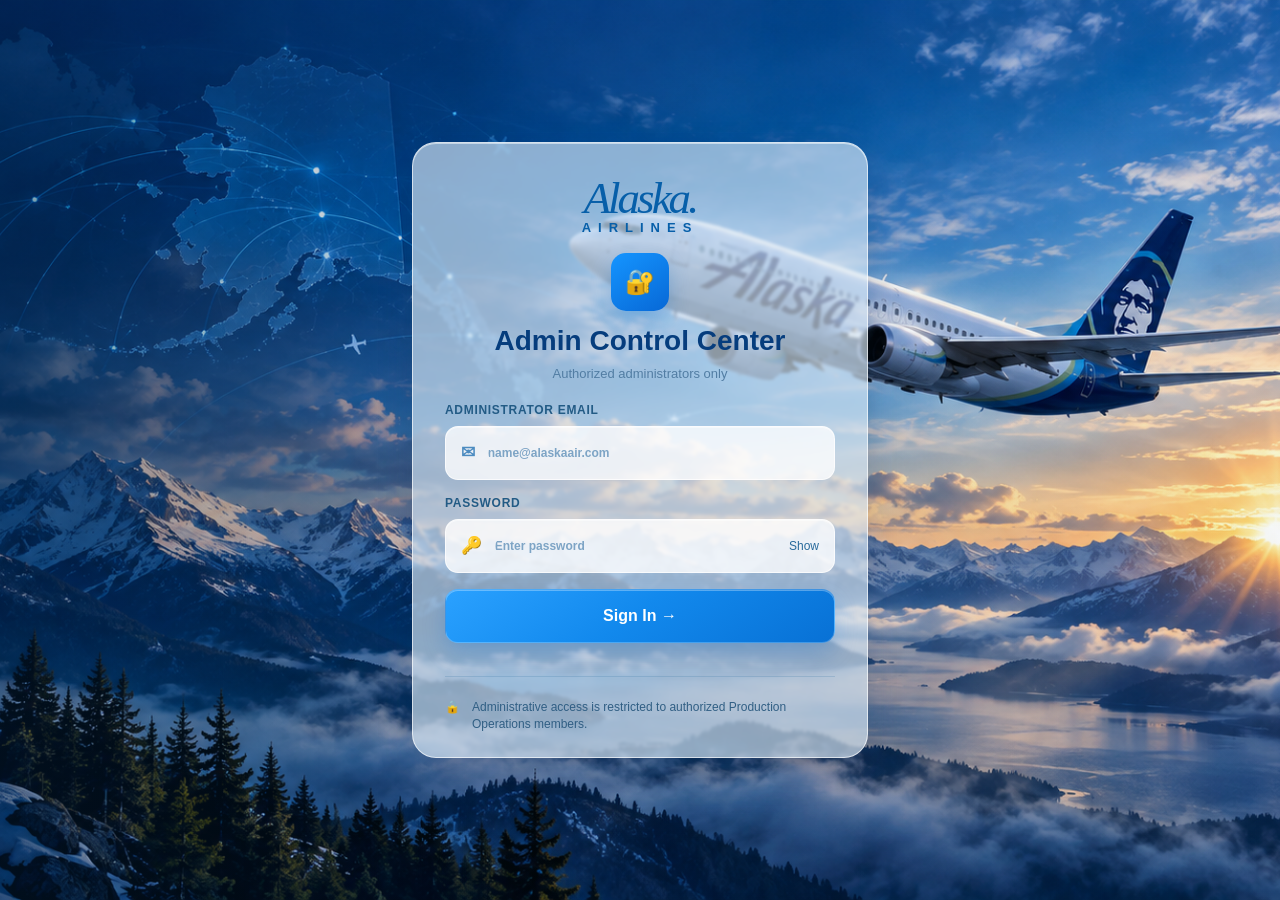
==== admin-react-dist/index.html @ 245f0fdd "Initial Production Operations Connect project" ====
<!doctype html>
<html lang="en">
  <head>
    <meta charset="UTF-8" />
    <meta name="viewport" content="width=device-width, initial-scale=1.0" />
    <title>Production Operations | Admin</title>
    <link rel="stylesheet" href="./assets/admin.css" />
  </head>
  <body>
    <div id="root"></div>
    <script src="./assets/vendor-data.js"></script>
    <script src="./assets/admin.js"></script>
  </body>
</html>
---- admin-react-dist/assets/admin.css ----
/* src/styles.css */
:root {
  font-family:
    Inter,
    Arial,
    sans-serif;
  color: #073b76;
  background: #062e5a;
}
* {
  box-sizing: border-box;
}
body {
  margin: 0;
  min-width: 320px;
  background:
    linear-gradient(
      135deg,
      rgba(2, 37, 75, .84),
      rgba(23, 114, 184, .58)),
    url("./dashboard-bg.png") center/cover fixed;
}
button,
input,
textarea {
  font: inherit;
}
button {
  cursor: pointer;
  border: 0;
  border-radius: 10px;
  padding: 11px 16px;
  color: white;
  font-weight: 700;
  background: #087ee8;
}
.app {
  display: grid;
  grid-template-columns: 220px 1fr;
  min-height: 100vh;
}
aside {
  padding: 38px 22px;
  background: rgba(1, 42, 84, .76);
  color: white;
  backdrop-filter: blur(18px);
}
aside h1 {
  margin: 0;
  font-family: Georgia, serif;
  font-size: 39px;
}
aside p {
  margin: 0 0 35px;
  letter-spacing: 4px;
  font-size: 11px;
}
aside a {
  display: block;
  margin: 7px 0;
  padding: 13px;
  border-radius: 10px;
  color: #dbeeff;
  text-decoration: none;
  font-weight: 700;
}
aside a.active,
aside a:hover {
  background: rgba(39, 145, 239, .75);
  color: white;
}
section {
  padding: 28px;
}
.top,
.panel,
.stats article {
  border: 1px solid rgba(255, 255, 255, .5);
  border-radius: 18px;
  background: rgba(234, 247, 255, .66);
  box-shadow: 0 14px 32px rgba(0, 38, 78, .18);
  backdrop-filter: blur(18px);
}
.top {
  display: flex;
  justify-content: space-between;
  align-items: center;
  padding: 26px;
  color: #073b76;
}
.top h1,
.panel h2 {
  margin: 5px 0;
}
.top p,
.panel p,
small {
  color: #466f92;
}
.secondary {
  color: #07599e;
  background: rgba(255, 255, 255, .74);
}
.stats {
  display: grid;
  grid-template-columns: repeat(3, 1fr);
  gap: 14px;
  margin: 15px 0;
}
.stats article {
  padding: 19px;
}
.stats strong {
  display: block;
  font-size: 28px;
}
.stats span {
  color: #315f84;
  font-weight: 700;
}
.panel {
  margin-top: 15px;
  padding: 20px;
}
.panel header {
  display: flex;
  justify-content: space-between;
  gap: 15px;
  align-items: center;
}
input,
textarea {
  width: 100%;
  border: 1px solid rgba(52, 118, 166, .22);
  border-radius: 9px;
  padding: 10px;
  color: #073b76;
  background: rgba(255, 255, 255, .72);
}
.panel header input {
  max-width: 320px;
}
.row {
  display: flex;
  justify-content: space-between;
  align-items: center;
  gap: 15px;
  padding: 14px 0;
  border-bottom: 1px solid rgba(43, 100, 146, .14);
}
.row span {
  display: block;
  margin-top: 4px;
  color: #54799d;
  font-size: 13px;
}
.modal {
  position: fixed;
  inset: 0;
  display: grid;
  place-items: center;
  padding: 20px;
  background: rgba(1, 29, 57, .52);
}
.editor {
  width: min(900px, 100%);
  max-height: 90vh;
  overflow: auto;
  padding: 24px;
  border-radius: 20px;
  background: #e9f6ff;
}
.editor header,
.editor footer {
  display: flex;
  justify-content: space-between;
  align-items: center;
  gap: 12px;
}
.editor header button {
  padding: 6px 12px;
}
.form-grid {
  display: grid;
  grid-template-columns: repeat(2, 1fr);
  gap: 13px;
  margin: 20px 0;
}
label {
  display: grid;
  gap: 6px;
  color: #315f84;
  font-size: 12px;
  font-weight: 800;
  text-transform: uppercase;
}
textarea {
  min-height: 88px;
  resize: vertical;
}
@media (max-width: 720px) {
  .app {
    grid-template-columns: 1fr;
  }
  aside {
    display: flex;
    overflow-x: auto;
    gap: 4px;
    padding: 15px;
  }
  aside h1,
  aside p {
    display: none;
  }
  aside a {
    white-space: nowrap;
  }
  section {
    padding: 14px;
  }
  .top,
  .panel header,
  .row {
    align-items: stretch;
    flex-direction: column;
  }
  .stats,
  .form-grid {
    grid-template-columns: 1fr;
  }
  .panel header input {
    max-width: none;
  }
}

/* src/login.css */
.login {
  min-height: 100vh;
  display: grid;
  place-items: center;
  padding: 28px;
}
.login form {
  position: relative;
  isolation: isolate;
  overflow: hidden;
  width: min(456px, 100%);
  display: grid;
  gap: 16px;
  padding: 29px 32px 25px;
  border: 1px solid rgba(255, 255, 255, .65);
  border-radius: 24px;
  background: rgba(220, 238, 250, .62);
  box-shadow: 0 14px 35px rgba(0, 30, 70, .18), inset 0 1px 0 rgba(255, 255, 255, .50);
  backdrop-filter: blur(1.5px) saturate(102%);
  -webkit-backdrop-filter: blur(1.5px) saturate(102%);
  animation: loginEnter .72s cubic-bezier(.22, .78, .25, 1) both;
}
.login form::before {
  content: "";
  position: absolute;
  inset: 0;
  z-index: -1;
  pointer-events: none;
  background: rgba(255, 255, 255, .03);
  animation: none;
}
.login form > * {
  position: relative;
  z-index: 1;
}
.login-brand {
  display: grid;
  justify-items: center;
  text-align: center;
  animation: brandReveal .55s ease-out .12s both;
}
.login-brand strong {
  color: #075fa9;
  font: italic 45px Georgia, serif;
  letter-spacing: -3px;
}
.login-brand span {
  margin-top: -4px;
  color: #075fa9;
  font-size: 13px;
  font-weight: 800;
  letter-spacing: 7px;
}
.login-brand b {
  display: grid;
  place-items: center;
  width: 58px;
  height: 58px;
  margin: 18px 0 14px;
  border-radius: 15px;
  background:
    linear-gradient(
      145deg,
      #1595ff,
      #0768d6);
  box-shadow: 0 10px 20px rgba(0, 106, 203, .28), 0 0 0 0 rgba(55, 166, 255, 0);
  font-size: 24px;
  animation: lockReveal .55s cubic-bezier(.2, .8, .25, 1) .25s both;
  transition: transform .2s ease, box-shadow .2s ease;
}
.login-brand b:hover {
  transform: translateY(-1px);
  box-shadow: 0 12px 22px rgba(0, 106, 203, .32), 0 0 0 4px rgba(55, 166, 255, .10);
}
.login-brand h1 {
  margin: 0;
  color: #063d7d;
  font-size: 28px;
  animation: titleReveal .5s ease-out .38s both;
}
.login-brand p {
  margin: 9px 0 6px;
  color: #527da3;
  font-size: 13px;
  animation: titleReveal .5s ease-out .46s both;
}
.login label {
  display: grid;
  gap: 9px;
  color: #235b85;
  font-size: 12px;
  font-weight: 800;
  letter-spacing: .7px;
  text-transform: uppercase;
}
.input-wrap {
  display: flex;
  align-items: center;
  gap: 12px;
  height: 54px;
  padding: 0 15px;
  border: 1px solid rgba(255, 255, 255, .72);
  border-radius: 13px;
  background: rgba(255, 255, 255, .78);
  box-shadow: inset 0 1px 0 rgba(255, 255, 255, .45);
  backdrop-filter: none;
  -webkit-backdrop-filter: none;
  transition:
    border-color .2s ease,
    box-shadow .2s ease,
    background .2s ease;
}
.input-wrap:focus-within {
  border-color: rgba(30, 144, 255, .72);
  background: rgba(255, 255, 255, .68);
  box-shadow:
    0 0 0 2px rgba(30, 144, 255, .14),
    0 6px 18px rgba(0, 80, 160, .10),
    inset 0 1px 0 rgba(255, 255, 255, .46);
}
.input-wrap i {
  color: #4c8bc0;
  font-style: normal;
  font-size: 17px;
  transition: color .2s ease, transform .2s ease;
}
.input-wrap:focus-within i {
  color: #087ee8;
  transform: translateY(-1px);
}
.input-wrap input {
  min-width: 0;
  border: 0;
  padding: 0;
  background: transparent;
  outline: 0;
  color: #194e7b;
}
.input-wrap input::placeholder {
  color: #7da4c5;
}
.show-password {
  padding: 0;
  color: #286a9b;
  background: transparent;
  font-weight: 500;
  transition: color .2s ease, transform .2s ease;
}
.show-password:hover {
  color: #087ee8;
  transform: translateY(-1px);
}
.login .sign-in {
  width: 100%;
  min-height: 54px;
  border: 1px solid rgba(255, 255, 255, .22);
  border-radius: 13px;
  background:
    linear-gradient(
      145deg,
      #2aa1ff 0%,
      #1289ed 48%,
      #0871d5 100%);
  box-shadow: 0 10px 21px rgba(0, 103, 207, .25), inset 0 1px 0 rgba(255, 255, 255, .30);
  transition:
    transform .2s ease,
    box-shadow .2s ease,
    filter .2s ease;
}
.login .sign-in:hover {
  transform: translateY(-1px);
  filter: brightness(1.03);
  box-shadow: 0 14px 26px rgba(0, 88, 184, .31), inset 0 1px 0 rgba(255, 255, 255, .38);
}
.login .sign-in:active {
  transform: translateY(1px);
}
.login .error {
  margin: -8px 0 0;
  color: #c32745;
  font-size: 13px;
  font-weight: 700;
}
.login .sign-in:disabled {
  cursor: wait;
  background:
    linear-gradient(
      135deg,
      #14b87c,
      #07875a);
  animation: accessPulse .85s ease-in-out;
}
.access-message {
  margin-top: -4px;
  padding: 10px 12px;
  border-radius: 10px;
  color: #087554;
  background: rgba(211, 250, 232, .72);
  font-size: 12px;
  font-weight: 800;
  text-align: center;
  animation: accessReveal .25s ease-out;
}
.access-granted {
  animation: accessGlow .85s ease-in-out;
}
@keyframes accessPulse {
  50% {
    transform: scale(1.025);
    box-shadow: 0 0 0 8px rgba(27, 202, 137, .16);
  }
}
@keyframes accessReveal {
  from {
    opacity: 0;
    transform: translateY(-7px);
  }
  to {
    opacity: 1;
    transform: translateY(0);
  }
}
@keyframes accessGlow {
  50% {
    box-shadow: 0 0 0 5px rgba(59, 218, 154, .22), 0 26px 62px rgba(0, 24, 54, .42);
  }
}
.security-note {
  display: flex;
  align-items: flex-start;
  gap: 12px;
  margin-top: 17px;
  padding-top: 22px;
  border-top: 1px solid rgba(49, 112, 156, .2);
  color: #315f84;
  font-size: 12px;
  line-height: 1.4;
}
@keyframes loginEnter {
  from {
    opacity: 0;
    transform: translateY(18px) scale(.98);
  }
  to {
    opacity: 1;
    transform: translateY(0) scale(1);
  }
}
@keyframes glassReflection {
  0%, 18% {
    transform: translateX(-42%);
    opacity: 0;
  }
  35% {
    opacity: 1;
  }
  72%, 100% {
    transform: translateX(42%);
    opacity: 0;
  }
}
@keyframes brandReveal {
  from {
    opacity: 0;
    transform: translateY(8px);
  }
  to {
    opacity: 1;
    transform: translateY(0);
  }
}
@keyframes lockReveal {
  from {
    opacity: 0;
    transform: scale(.82);
    box-shadow: 0 10px 20px rgba(0, 106, 203, .28), 0 0 0 8px rgba(55, 166, 255, .15);
  }
  to {
    opacity: 1;
    transform: scale(1);
    box-shadow: 0 10px 20px rgba(0, 106, 203, .28), 0 0 0 0 rgba(55, 166, 255, 0);
  }
}
@keyframes titleReveal {
  from {
    opacity: 0;
    transform: translateY(5px);
  }
  to {
    opacity: 1;
    transform: translateY(0);
  }
}
@media (prefers-reduced-motion: reduce) {
  .login form,
  .login form::before,
  .login-brand,
  .login-brand b,
  .login-brand h1,
  .login-brand p,
  .login .sign-in:disabled,
  .access-message,
  .access-granted {
    animation: none;
  }
  .login form {
    opacity: 1;
    transform: none;
  }
}
@media (max-width: 540px) {
  .login {
    padding: 14px;
  }
  .login form {
    padding: 30px 23px 24px;
  }
  .login-brand strong {
    font-size: 45px;
  }
}
.top-actions {
  display: flex;
  gap: 10px;
  flex-wrap: wrap;
}
.password-editor {
  width: min(460px, 100%);
  display: grid;
  gap: 15px;
}

/* src/admin-ui.css */
html {
  scroll-behavior: smooth;
}
.app {
  animation: admin-page-enter .34s ease-out both;
}
.app button:active,
.app a:active {
  transform: translateY(1px) scale(.985);
}
.modal {
  animation: admin-modal-enter .2s ease-out both;
}
@keyframes admin-page-enter {
  from {
    opacity: 0;
  }
  to {
    opacity: 1;
  }
}
@keyframes admin-modal-enter {
  from {
    opacity: 0;
    backdrop-filter: blur(0);
  }
  to {
    opacity: 1;
    backdrop-filter: blur(4px);
  }
}
@media (prefers-reduced-motion: reduce) {
  html {
    scroll-behavior: auto;
  }
  .app,
  .modal {
    animation: none;
  }
  .app button,
  .app a {
    transition: none;
  }
}
.app {
  grid-template-columns: 250px 1fr;
}
.app aside {
  position: sticky;
  top: 0;
  height: 100vh;
  padding: 36px 20px;
  border-right: 1px solid rgba(129, 206, 255, .22);
  background:
    linear-gradient(
      180deg,
      rgba(1, 43, 87, .88),
      rgba(0, 36, 75, .79));
  box-shadow: 12px 0 35px rgba(0, 22, 53, .17);
  backdrop-filter: blur(22px);
  -webkit-backdrop-filter: blur(22px);
}
.app aside h1 {
  padding: 0 10px;
  font-size: 44px;
}
.app aside p {
  padding: 0 12px 22px;
  border-bottom: 1px solid rgba(176, 226, 255, .19);
}
.app aside a {
  margin: 8px 0;
  padding: 14px 16px;
  border: 1px solid transparent;
  transition: transform .18s ease, background .18s ease;
}
.app aside a:hover {
  transform: translateX(3px);
  background: rgba(30, 141, 232, .22);
}
.app aside a.active {
  border-color: rgba(178, 232, 255, .44);
  background:
    linear-gradient(
      135deg,
      #2899f3,
      #096acb);
  box-shadow: 0 10px 20px rgba(0, 64, 132, .27);
}
.app section {
  max-width: 1660px;
  width: 100%;
  margin: 0 auto;
  padding: 35px 40px 48px;
}
.top {
  position: relative;
  overflow: hidden;
  min-height: 185px;
  padding: 32px 34px;
  border-color: rgba(183, 233, 255, .66);
  background:
    linear-gradient(
      118deg,
      rgba(6, 77, 143, .80),
      rgba(70, 151, 213, .57));
  box-shadow: 0 20px 48px rgba(0, 34, 75, .29), inset 0 1px 0 rgba(255, 255, 255, .56);
}
.top::after {
  content: "";
  position: absolute;
  width: 360px;
  height: 360px;
  right: -100px;
  top: -215px;
  border-radius: 50%;
  background:
    radial-gradient(
      circle,
      rgba(205, 242, 255, .40),
      transparent 68%);
}
.top > * {
  position: relative;
  z-index: 1;
}
.top h1 {
  color: white;
  font-size: clamp(31px, 3vw, 45px);
  letter-spacing: -.8px;
}
.top p,
.top small {
  color: rgba(239, 250, 255, .85);
}
.top .secondary {
  border: 1px solid rgba(255, 255, 255, .6);
  background: rgba(245, 252, 255, .86);
  box-shadow: 0 8px 18px rgba(0, 46, 98, .15);
}
.stats {
  gap: 18px;
  margin: 19px 0;
}
.stats article {
  position: relative;
  overflow: hidden;
  min-height: 112px;
  padding: 23px 25px;
  border-color: rgba(221, 246, 255, .72);
  background:
    linear-gradient(
      135deg,
      rgba(227, 246, 255, .75),
      rgba(160, 211, 243, .53));
  box-shadow: 0 14px 31px rgba(0, 39, 80, .20), inset 0 1px 0 rgba(255, 255, 255, .78);
}
.stats article::before {
  content: "";
  position: absolute;
  width: 78px;
  height: 78px;
  right: 17px;
  top: 18px;
  border-radius: 50%;
  background:
    linear-gradient(
      145deg,
      #26a0ff,
      #0875d9);
  opacity: .9;
  box-shadow: 0 9px 19px rgba(0, 104, 206, .23);
}
.stats article:nth-child(2)::before {
  background:
    linear-gradient(
      145deg,
      #24d48a,
      #08a662);
}
.stats article:nth-child(3)::before {
  background:
    linear-gradient(
      145deg,
      #9b7bff,
      #6546db);
}
.stats strong {
  position: relative;
  z-index: 1;
  color: #063d7b;
  font-size: 33px;
}
.stats span {
  position: relative;
  z-index: 1;
  color: #1e5a8b;
}
.panel {
  padding: 24px;
  border-color: rgba(201, 239, 255, .67);
  background:
    linear-gradient(
      135deg,
      rgba(235, 249, 255, .71),
      rgba(184, 222, 244, .52));
  box-shadow: 0 19px 44px rgba(0, 32, 71, .23), inset 0 1px 0 rgba(255, 255, 255, .82);
}
.panel + .panel {
  margin-top: 21px;
}
.panel header {
  margin-bottom: 17px;
}
.panel h2 {
  color: #063d7b;
  font-size: 25px;
}
.panel p {
  color: #537da1;
}
.panel header input {
  height: 43px;
  border-color: rgba(98, 171, 216, .3);
  background: rgba(255, 255, 255, .78);
}
.list {
  display: grid;
  gap: 10px;
}
.row {
  min-height: 73px;
  padding: 14px 16px;
  border: 1px solid rgba(119, 187, 225, .24);
  border-radius: 12px;
  background: rgba(249, 253, 255, .63);
  box-shadow: 0 6px 14px rgba(13, 75, 121, .07), inset 0 1px 0 rgba(255, 255, 255, .8);
  transition: transform .18s ease, box-shadow .18s ease;
}
.row:hover {
  transform: translateY(-2px);
  box-shadow: 0 12px 22px rgba(13, 75, 121, .14), inset 0 1px 0 white;
}
.row strong {
  color: #063d7b;
  font-size: 16px;
}
.row span {
  color: #5c85a7;
}
.row button {
  min-width: 78px;
  border-radius: 10px;
  background:
    linear-gradient(
      135deg,
      #2198fa,
      #0873d8);
  box-shadow: 0 6px 14px rgba(0, 105, 208, .2);
}
.vendor-editor {
  width: min(920px, 100%);
}
.editor-tabs {
  display: flex;
  gap: 4px;
  margin: 20px -24px 20px;
  padding: 0 24px;
  border-bottom: 1px solid rgba(74, 137, 180, .18);
  overflow-x: auto;
}
.editor-tabs button {
  flex: 1 0 auto;
  padding: 12px 16px;
  border-radius: 9px 9px 0 0;
  color: #497393;
  background: transparent;
  box-shadow: none;
}
.editor-tabs button:hover {
  color: #0879df;
  background: rgba(225, 244, 255, .62);
}
.editor-tabs button.active {
  color: #0879df;
  background: rgba(225, 244, 255, .68);
  box-shadow: inset 0 -3px 0 #0a8af0;
}
@media (max-width: 900px) {
  .app {
    grid-template-columns: 1fr;
  }
  .app aside {
    position: static;
    height: auto;
  }
  .app section {
    padding: 20px;
  }
}
body {
  min-height: 100vh;
  background:
    linear-gradient(
      90deg,
      rgba(2, 34, 68, .42),
      rgba(4, 71, 124, .08) 42%,
      rgba(7, 69, 120, .03)),
    url("./dashboard-bg.png") center center / cover no-repeat fixed;
}
body::before {
  content: "";
  position: fixed;
  inset: 0;
  z-index: -3;
  background:
    linear-gradient(
      90deg,
      rgba(2, 34, 68, .42),
      rgba(4, 71, 124, .08) 42%,
      rgba(7, 69, 120, .03)),
    url("./dashboard-bg.png") center center / cover no-repeat;
  transform: scale(1.015);
}
body::after {
  content: "";
  position: fixed;
  inset: 0;
  z-index: -2;
  pointer-events: none;
  background:
    linear-gradient(
      180deg,
      rgba(3, 45, 89, .18),
      rgba(3, 75, 125, .05) 45%,
      rgba(3, 32, 62, .22));
}
.app {
  display: block;
  min-height: 100vh;
}
.app aside {
  position: fixed;
  inset: 10px auto 10px 10px;
  width: 214px;
  height: auto;
  display: flex;
  flex-direction: column;
  padding: 0 14px 18px;
  border: 1px solid rgba(255, 255, 255, .20);
  border-radius: 28px;
  background:
    linear-gradient(
      180deg,
      rgba(2, 41, 79, .62),
      rgba(2, 32, 62, .54));
  box-shadow: 0 15px 45px rgba(0, 21, 44, .28), inset 0 1px 0 rgba(255, 255, 255, .12);
  overflow: hidden;
  backdrop-filter: blur(26px) saturate(130%);
  -webkit-backdrop-filter: blur(26px) saturate(130%);
}
.app aside h1 {
  width: 100%;
  margin: 0;
  padding: 26px 0 0;
  text-align: center;
  font-size: 41px;
}
.app aside p {
  width: 100%;
  margin: 0 0 20px;
  padding: 4px 0 25px;
  text-align: center;
  border-bottom: 1px solid rgba(255, 255, 255, .14);
}
.app aside a {
  margin: 5px 0;
  padding: 14px 16px;
}
.app aside a.active {
  background:
    linear-gradient(
      135deg,
      rgba(29, 145, 244, .96),
      rgba(7, 104, 212, .96));
  border-color: rgba(200, 239, 255, .55);
  box-shadow: 0 9px 19px rgba(0, 51, 105, .22), inset 0 1px 0 rgba(255, 255, 255, .32);
}
.app section {
  max-width: none;
  width: calc(100% - 214px);
  min-height: 100vh;
  margin-left: 214px;
  padding: 28px 24px 42px;
}
.top,
.panel,
.stats article {
  border: 1px solid rgba(255, 255, 255, .42);
  background: rgba(255, 255, 255, .18);
  box-shadow: 0 15px 38px rgba(3, 45, 80, .20), inset 0 1px 0 rgba(255, 255, 255, .22);
  backdrop-filter: blur(18px) saturate(125%);
  -webkit-backdrop-filter: blur(18px) saturate(125%);
}
.top {
  min-height: 188px;
  border-radius: 22px;
  background:
    linear-gradient(
      118deg,
      rgba(3, 54, 105, .48),
      rgba(74, 153, 211, .20));
}
.top h1 {
  color: #fff;
  text-shadow: 0 2px 12px rgba(0, 28, 65, .24);
}
.top p,
.top small {
  color: rgba(247, 252, 255, .90);
}
.top .secondary {
  background: rgba(255, 255, 255, .78);
  border-color: rgba(255, 255, 255, .62);
}
.stats article {
  min-height: 102px;
  background:
    linear-gradient(
      135deg,
      rgba(231, 247, 255, .40),
      rgba(175, 218, 244, .20));
}
.stats article::before {
  opacity: 1;
}
.panel {
  border-radius: 21px;
  background:
    linear-gradient(
      135deg,
      rgba(239, 250, 255, .30),
      rgba(182, 222, 247, .18));
}
.panel h2,
.row strong {
  color: #073b76;
}
.panel p,
.row span {
  color: #426f96;
}
.row {
  padding: 15px 16px;
  border: 1px solid rgba(255, 255, 255, .48);
  border-radius: 14px;
  background: rgba(245, 252, 255, .37);
  box-shadow: 0 7px 17px rgba(20, 79, 121, .10), inset 0 1px 0 rgba(255, 255, 255, .46);
  backdrop-filter: blur(12px);
  -webkit-backdrop-filter: blur(12px);
}
.row:hover {
  border-color: rgba(193, 237, 255, .78);
  background: rgba(250, 254, 255, .49);
  box-shadow: 0 13px 26px rgba(8, 65, 110, .18), inset 0 1px 0 rgba(255, 255, 255, .68);
}
@media (max-width: 900px) {
  .app aside {
    position: static;
    width: auto;
    margin: 10px;
    border-radius: 22px;
  }
  .app section {
    width: auto;
    margin-left: 0;
    padding: 14px;
  }
}
.top-right {
  display: flex;
  align-items: center;
  justify-content: flex-end;
  gap: 12px;
  flex-wrap: wrap;
}
.admin-profile-card {
  min-width: 214px;
  min-height: 58px;
  display: flex;
  align-items: center;
  gap: 11px;
  padding: 7px 13px 7px 7px;
  border: 1px solid rgba(255, 255, 255, .32);
  border-radius: 15px;
  color: #fff;
  background:
    linear-gradient(
      135deg,
      rgba(6, 61, 111, .57),
      rgba(30, 84, 135, .46));
  box-shadow: 0 8px 25px rgba(0, 30, 63, .15);
  backdrop-filter: blur(17px);
  -webkit-backdrop-filter: blur(17px);
}
.admin-profile-avatar {
  width: 43px;
  height: 43px;
  display: grid;
  place-items: center;
  flex: 0 0 43px;
  border: 1px solid rgba(255, 255, 255, .42);
  border-radius: 50%;
  background:
    linear-gradient(
      145deg,
      #1d98ff,
      #056bd2);
  color: #fff;
  font-size: 13px;
  font-weight: 800;
}
.admin-profile-info {
  display: grid;
  gap: 1px;
  min-width: 0;
  text-align: left;
}
.admin-profile-info strong {
  color: #fff;
  font-size: 13px;
  line-height: 1.1;
}
.admin-profile-info span {
  overflow: hidden;
  color: rgba(255, 255, 255, .94);
  font-size: 12px;
  font-weight: 700;
  text-overflow: ellipsis;
  white-space: nowrap;
}
.admin-profile-info small {
  color: rgba(232, 246, 255, .80);
  font-size: 10px;
}
.stats article::before {
  display: none;
}
.stats .stat-icon {
  position: absolute;
  top: 18px;
  right: 17px;
  z-index: 1;
  width: 78px;
  height: 78px;
  display: grid;
  place-items: center;
  border-radius: 50%;
  background:
    linear-gradient(
      145deg,
      #26a0ff,
      #0875d9);
  box-shadow: 0 9px 19px rgba(0, 104, 206, .23);
  color: #fff;
  font-size: 31px;
  font-style: normal;
  font-weight: 700;
}
.stats article:nth-child(2) .stat-icon {
  background:
    linear-gradient(
      145deg,
      #24d48a,
      #08a662);
  font-size: 27px;
}
.stats article:nth-child(3) .stat-icon {
  background:
    linear-gradient(
      145deg,
      #9b7bff,
      #6546db);
  font-size: 36px;
}
@media (max-width: 1180px) {
  .top {
    align-items: flex-start;
  }
  .top-right {
    justify-content: flex-start;
  }
}
@media (max-width: 640px) {
  .admin-profile-card {
    min-width: 0;
    flex: 1 1 100%;
  }
  .top-actions {
    width: 100%;
  }
  .top-actions .secondary {
    flex: 1;
  }
  .stats .stat-icon {
    width: 58px;
    height: 58px;
    top: 14px;
    right: 14px;
    font-size: 24px;
  }
}
.app aside.sidebar {
  position: fixed;
  inset: 6px auto 6px 6px;
  width: 247px;
  height: auto;
  box-sizing: border-box;
  display: flex;
  flex-direction: column;
  padding: 18px 16px 15px;
  border: 1px solid rgba(137, 204, 247, .42);
  border-radius: 30px;
  background:
    linear-gradient(
      180deg,
      rgba(2, 49, 96, .92),
      rgba(1, 40, 81, .88));
  box-shadow: 0 15px 45px rgba(0, 21, 44, .28), inset 0 1px 0 rgba(255, 255, 255, .10);
}
.app aside.sidebar .sidebar-brand {
  height: 112px;
  display: flex;
  flex-direction: column;
  align-items: center;
  justify-content: center;
  border-bottom: 1px solid rgba(255, 255, 255, .17);
}
.app aside.sidebar h1 {
  width: auto;
  margin: 0;
  padding: 0;
  color: #fff;
  font-family:
    Georgia,
    "Times New Roman",
    serif;
  font-size: 43px;
  font-style: italic;
  font-weight: 700;
  letter-spacing: -2px;
  line-height: .9;
  text-align: center;
}
.app aside.sidebar .sidebar-brand p {
  width: auto;
  margin: 9px 0 0;
  padding: 0;
  border: 0;
  color: #fff;
  font-size: 14px;
  font-weight: 800;
  letter-spacing: 5px;
  line-height: 1;
  text-align: center;
}
.app aside.sidebar .sidebar-nav {
  display: flex;
  flex-direction: column;
  gap: 7px;
  padding-top: 18px;
}
.app aside.sidebar .nav-item {
  min-height: 52px;
  display: flex;
  align-items: center;
  gap: 16px;
  box-sizing: border-box;
  margin: 0;
  padding: 0 18px;
  border: 1px solid transparent;
  border-radius: 15px;
  color: rgba(255, 255, 255, .92);
  font-size: 16px;
  font-weight: 700;
  line-height: 1.15;
  text-decoration: none;
  transition:
    background .22s ease,
    border .22s ease,
    transform .22s ease,
    box-shadow .22s ease;
}
.app aside.sidebar .nav-item:hover {
  transform: translateX(2px);
  background: rgba(36, 145, 241, .17);
  border-color: rgba(119, 203, 255, .22);
}
.app aside.sidebar .nav-item.active {
  color: #fff;
  border-color: rgba(179, 229, 255, .76);
  background:
    linear-gradient(
      135deg,
      rgba(29, 145, 244, .94),
      rgba(7, 104, 212, .94));
  box-shadow: 0 10px 23px rgba(0, 62, 126, .36), inset 0 1px 0 rgba(255, 255, 255, .32);
}
.app aside.sidebar .nav-icon {
  width: 20px;
  flex: 0 0 20px;
  color: #fff;
  font-size: 22px;
  line-height: 1;
  text-align: center;
}
.app aside.sidebar .sidebar-bottom {
  margin-top: auto;
  padding: 20px 10px 2px;
  color: #fff;
}
.app aside.sidebar .sidebar-quote {
  padding: 0 4px 15px;
  color: rgba(255, 255, 255, .94);
  font-family:
    "Segoe Script",
    "Brush Script MT",
    cursive;
  font-size: 18px;
  font-style: italic;
  font-weight: 600;
  line-height: 1.15;
  text-shadow: 0 2px 7px rgba(0, 0, 0, .25);
}
.app aside.sidebar .sidebar-copyright {
  padding-top: 13px;
  border-top: 1px solid rgba(255, 255, 255, .16);
  color: rgba(236, 247, 255, .74);
  font-size: 9px;
  line-height: 1.55;
}
.app section {
  width: calc(100% - 247px);
  margin-left: 247px;
}
@media (max-width: 900px) {
  .app aside.sidebar {
    position: static;
    width: auto;
    min-height: auto;
    margin: 10px;
  }
  .app section {
    width: auto;
    margin-left: 0;
  }
}
.modal {
  position: fixed;
  inset: 0;
  z-index: 9999;
  width: 100%;
  height: 100%;
  display: flex;
  align-items: center;
  justify-content: center;
  padding: 20px;
  background: rgba(4, 28, 55, .55);
  backdrop-filter: blur(4px);
  -webkit-backdrop-filter: blur(4px);
}
.modal .editor {
  position: relative;
  width: min(900px, 100%);
  max-height: 90vh;
  max-height: 90dvh;
  overflow-y: auto;
}
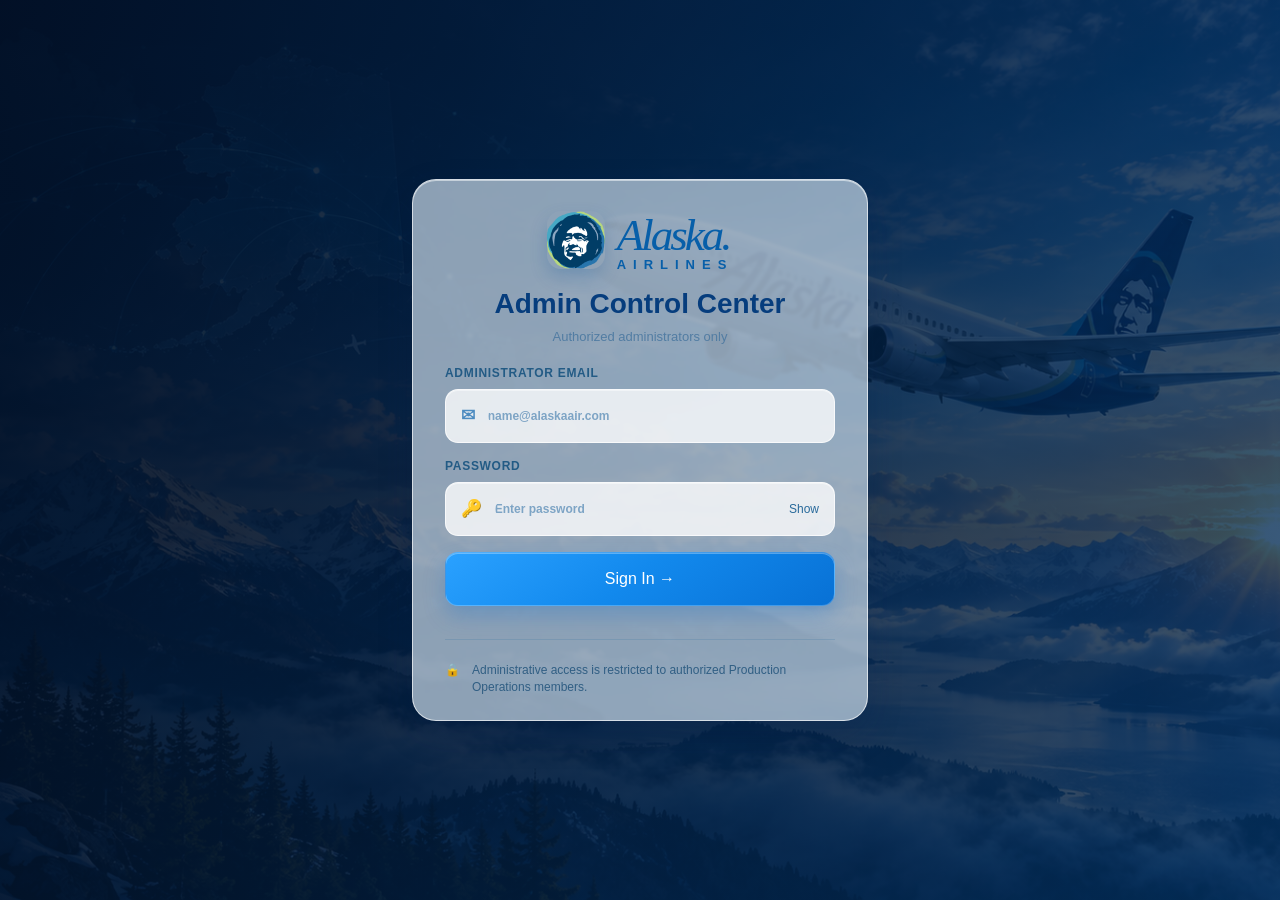
==== commit 03b0da3a: "favicon added in admin" ====
--- a/admin-react-dist/index.html
+++ b/admin-react-dist/index.html
@@ -4,11 +4,12 @@
     <meta charset="UTF-8" />
     <meta name="viewport" content="width=device-width, initial-scale=1.0" />
     <title>Production Operations | Admin</title>
+    <link rel="icon" type="image/png" href="../public/favicon.png" />
     <link rel="stylesheet" href="./assets/admin.css" />
   </head>
   <body>
     <div id="root"></div>
-    <script src="./assets/vendor-data.js"></script>
+    <script src="../js/data/master-data.js"></script>
     <script src="./assets/admin.js"></script>
   </body>
 </html>
--- a/admin-react-dist/assets/admin.css
+++ b/admin-react-dist/assets/admin.css
@@ -274,6 +274,24 @@
   justify-items: center;
   text-align: center;
   animation: brandReveal .55s ease-out .12s both;
+}
+.login-brand-row {
+  display: flex;
+  align-items: center;
+  justify-content: center;
+  gap: 12px;
+}
+.login-brand-icon {
+  width: 58px;
+  height: 58px;
+  object-fit: cover;
+  border-radius: 14px;
+  box-shadow: 0 8px 18px rgba(0, 75, 150, .20);
+}
+.login-brand-copy {
+  display: grid;
+  justify-items: start;
+  text-align: left;
 }
 .login-brand strong {
   color: #075fa9;
@@ -309,7 +327,7 @@
   box-shadow: 0 12px 22px rgba(0, 106, 203, .32), 0 0 0 4px rgba(55, 166, 255, .10);
 }
 .login-brand h1 {
-  margin: 0;
+  margin: 16px 0 0;
   color: #063d7d;
   font-size: 28px;
   animation: titleReveal .5s ease-out .38s both;
@@ -567,781 +585,962 @@
 }
 
 /* src/admin-ui.css */
+:root {
+  font-family:
+    Inter,
+    "Segoe UI",
+    Arial,
+    sans-serif;
+  color: #e8f5ff;
+  background: #061a31;
+}
 html {
   scroll-behavior: smooth;
 }
+html,
+body {
+  height: 100%;
+}
+body {
+  min-width: 320px;
+  overflow: hidden;
+  background:
+    linear-gradient(
+      110deg,
+      rgba(2, 15, 35, .94),
+      rgba(3, 47, 91, .77)),
+    url("./dashboard-bg.png") center / cover fixed;
+}
+button,
+input,
+textarea {
+  font: inherit;
+}
+button {
+  cursor: pointer;
+}
 .app {
-  animation: admin-page-enter .34s ease-out both;
-}
-.app button:active,
-.app a:active {
-  transform: translateY(1px) scale(.985);
+  height: 100vh;
+  min-height: 0;
+  display: grid;
+  grid-template-columns: 224px minmax(0, 1fr);
+  background:
+    radial-gradient(
+      circle at 78% 9%,
+      rgba(33, 174, 255, .14),
+      transparent 32%),
+    linear-gradient(
+      90deg,
+      rgba(2, 12, 29, .82),
+      transparent 42%);
+}
+.app::before {
+  content: "";
+  position: fixed;
+  inset: 0;
+  pointer-events: none;
+  opacity: .32;
+  background-image:
+    linear-gradient(rgba(94, 194, 255, .05) 1px, transparent 1px),
+    linear-gradient(
+      90deg,
+      rgba(94, 194, 255, .05) 1px,
+      transparent 1px);
+  background-size: 56px 56px;
+  mask-image:
+    linear-gradient(
+      135deg,
+      black,
+      transparent 72%);
+}
+.sidebar {
+  position: sticky;
+  top: 0;
+  z-index: 4;
+  height: 100vh;
+  min-height: 100vh;
+  display: flex;
+  flex-direction: column;
+  padding: 27px 16px 20px;
+  border-right: 1px solid rgba(153, 222, 255, .14);
+  background: rgba(3, 21, 45, .86);
+  box-shadow: 16px 0 42px rgba(0, 0, 0, .24);
+  backdrop-filter: blur(16px);
+}
+.sidebar-brand {
+  display: flex;
+  align-items: center;
+  gap: 10px;
+  padding: 0 10px 27px;
+  border-bottom: 1px solid rgba(164, 222, 255, .12);
+}
+.sidebar-brand img {
+  width: 35px;
+  height: 35px;
+  object-fit: contain;
+}
+.sidebar-brand strong {
+  display: block;
+  color: white;
+  font-family: Georgia, serif;
+  font-size: 26px;
+}
+.sidebar-brand span {
+  display: block;
+  margin-top: -1px;
+  color: #79b9e5;
+  font-size: 8px;
+  letter-spacing: 2.5px;
+}
+.sidebar-label {
+  margin: 25px 10px 9px;
+  color: #4e87b2;
+  font-size: 9px;
+  font-weight: 800;
+  letter-spacing: 1.7px;
+}
+.sidebar nav {
+  display: grid;
+  gap: 5px;
+}
+.sidebar nav a {
+  position: relative;
+  display: flex;
+  align-items: center;
+  gap: 12px;
+  min-height: 43px;
+  padding: 0 12px;
+  border: 1px solid transparent;
+  color: #9fc9e7;
+  font-size: 12px;
+  font-weight: 700;
+  text-decoration: none;
+  transition:
+    background .18s ease,
+    color .18s ease,
+    transform .18s ease;
+}
+.sidebar nav a > span {
+  width: 21px;
+  color: #6eb8ec;
+  font-size: 18px;
+  text-align: center;
+}
+.sidebar nav a:hover {
+  color: white;
+  background: rgba(40, 154, 224, .13);
+  transform: translateX(2px);
+}
+.sidebar nav a.active {
+  color: white;
+  border-color: rgba(70, 190, 255, .25);
+  background:
+    linear-gradient(
+      90deg,
+      rgba(14, 132, 211, .38),
+      rgba(23, 89, 157, .16));
+  box-shadow: inset 3px 0 #35b7ff;
+}
+.sidebar nav a.active > span {
+  color: #62d1ff;
+}
+.sidebar nav a b {
+  margin-left: auto;
+  color: #65e1ae;
+  font-size: 8px;
+  letter-spacing: .8px;
+}
+.sidebar-quote {
+  flex: 0 0 auto;
+  width: 100%;
+  max-width: 150px;
+  margin-top: auto;
+  padding: 0 10px;
+  color: rgba(196, 231, 248, .66);
+  font-size: clamp(9px, .72vw, 12px);
+  font-weight: 700;
+  line-height: 1.45;
+  white-space: normal;
+}
+.sidebar-footer {
+  display: flex;
+  align-items: center;
+  gap: 9px;
+  margin-top: auto;
+  padding: 14px 10px 2px;
+  border-top: 1px solid rgba(164, 222, 255, .12);
+}
+.sidebar-footer strong,
+.sidebar-footer small {
+  display: block;
+}
+.sidebar-footer strong {
+  color: #c8e8fa;
+  font-size: 10px;
+}
+.sidebar-footer small {
+  margin-top: 3px;
+  color: #5684a5;
+  font-size: 9px;
+}
+.online-dot {
+  display: inline-block;
+  width: 7px;
+  height: 7px;
+  border-radius: 50%;
+  background: #42dc9b;
+  box-shadow: 0 0 0 4px rgba(66, 220, 155, .1), 0 0 13px rgba(66, 220, 155, .7);
+}
+.dashboard {
+  position: relative;
+  z-index: 1;
+  width: 100%;
+  max-width: 1760px;
+  margin: 0 auto;
+  padding: 25px 38px 32px;
+}
+.dashboard {
+  min-height: 0;
+  overflow-y: auto;
+  overflow-x: hidden;
+  scrollbar-color: rgba(83, 190, 240, .55) rgba(4, 28, 52, .35);
+  scrollbar-width: thin;
+}
+.dashboard::-webkit-scrollbar {
+  width: 8px;
+}
+.dashboard::-webkit-scrollbar-track {
+  background: rgba(4, 28, 52, .35);
+}
+.dashboard::-webkit-scrollbar-thumb {
+  border-radius: 4px;
+  background: rgba(83, 190, 240, .55);
+}
+.command-header {
+  display: flex;
+  align-items: center;
+  justify-content: space-between;
+  gap: 30px;
+  padding: 18px 0 22px;
+  border-bottom: 1px solid rgba(143, 213, 252, .16);
+}
+.header-copy small,
+.section-heading small {
+  color: #5cbef0;
+  font-size: 9px;
+  font-weight: 800;
+  letter-spacing: 1.9px;
+}
+.header-copy h1 {
+  margin: 7px 0 6px;
+  color: white;
+  font-size: clamp(30px, 3.1vw, 47px);
+  font-weight: 750;
+  letter-spacing: -.9px;
+}
+.header-copy p {
+  margin: 0;
+  color: #8fb5d0;
+  font-size: 13px;
+}
+.header-actions {
+  display: flex;
+  align-items: center;
+  gap: 9px;
+}
+.profile {
+  display: flex;
+  align-items: center;
+  gap: 9px;
+  min-width: 192px;
+  padding: 8px 12px 8px 8px;
+  border: 1px solid rgba(101, 198, 245, .27);
+  background: rgba(9, 54, 94, .62);
+}
+.profile > span {
+  display: grid;
+  width: 34px;
+  height: 34px;
+  place-items: center;
+  border: 1px solid rgba(116, 220, 255, .6);
+  border-radius: 50%;
+  color: white;
+  background: #087bd0;
+  font-size: 11px;
+  font-weight: 800;
+}
+.profile strong,
+.profile small {
+  display: block;
+}
+.profile strong {
+  color: white;
+  font-size: 11px;
+}
+.profile small {
+  margin-top: 3px;
+  color: #81b9d8;
+  font-size: 9px;
+}
+.header-button {
+  padding: 10px 14px;
+  border: 1px solid rgba(115, 205, 250, .28);
+  border-radius: 7px;
+  color: #d9f2ff;
+  background: rgba(11, 71, 117, .74);
+  font-size: 11px;
+  font-weight: 750;
+  transition:
+    background .18s ease,
+    border-color .18s ease,
+    transform .18s ease;
+}
+.header-button:hover {
+  border-color: rgba(119, 220, 255, .6);
+  background: #0a79c8;
+  transform: translateY(-1px);
+}
+.header-button.logout {
+  color: #8ab6d3;
+  background: transparent;
+}
+.command-line {
+  display: flex;
+  justify-content: space-between;
+  padding: 11px 1px 15px;
+  color: #5986a5;
+  font-size: 9px;
+  font-weight: 800;
+  letter-spacing: 1.1px;
+}
+.command-line span {
+  display: flex;
+  align-items: center;
+  gap: 8px;
+}
+.metrics {
+  display: grid;
+  grid-template-columns: repeat(3, minmax(0, 1fr));
+  gap: 12px;
+}
+.metric {
+  position: relative;
+  display: flex;
+  align-items: center;
+  gap: 13px;
+  min-height: 106px;
+  padding: 18px;
+  overflow: hidden;
+  border: 1px solid rgba(125, 205, 244, .22);
+  background:
+    linear-gradient(
+      115deg,
+      rgba(12, 60, 102, .83),
+      rgba(6, 30, 59, .83));
+  box-shadow: 0 16px 30px rgba(0, 0, 0, .18);
+}
+.metric::after {
+  content: "";
+  position: absolute;
+  width: 110px;
+  height: 110px;
+  right: -34px;
+  bottom: -53px;
+  border: 1px solid currentColor;
+  border-radius: 50%;
+  opacity: .2;
+}
+.metric-icon {
+  display: grid;
+  width: 40px;
+  height: 40px;
+  flex: 0 0 40px;
+  place-items: center;
+  border: 1px solid currentColor;
+  color: #58caff;
+  background: rgba(31, 170, 240, .12);
+  font-size: 18px;
+}
+.metric small,
+.metric strong,
+.metric span {
+  display: block;
+}
+.metric small {
+  color: #71a5c4;
+  font-size: 9px;
+  font-weight: 800;
+  letter-spacing: 1.3px;
+}
+.metric strong {
+  margin: 3px 0 2px;
+  color: white;
+  font-size: 31px;
+  line-height: 1;
+  letter-spacing: -.6px;
+}
+.metric span {
+  color: #86a9c1;
+  font-size: 10px;
+}
+.metric-state {
+  position: absolute;
+  top: 15px;
+  right: 16px;
+  color: #47dda0;
+  font-size: 9px;
+  font-style: normal;
+}
+.metric-green .metric-icon {
+  color: #43dda0;
+  background: rgba(45, 219, 153, .1);
+}
+.metric-purple .metric-icon {
+  color: #b69cff;
+  background: rgba(143, 107, 255, .11);
+}
+.section-block {
+  margin-top: 24px;
+}
+.section-heading {
+  display: flex;
+  align-items: end;
+  justify-content: space-between;
+  gap: 18px;
+  margin-bottom: 12px;
+}
+.section-heading h2 {
+  margin: 4px 0 0;
+  color: #f2faff;
+  font-size: 18px;
+  font-weight: 700;
+  letter-spacing: -.2px;
+}
+.section-heading > span {
+  color: #5c91b3;
+  font-size: 9px;
+  font-weight: 800;
+  letter-spacing: 1.2px;
+}
+.module-grid {
+  display: grid;
+  grid-template-columns: repeat(6, minmax(0, 1fr));
+  gap: 8px;
+}
+.operation-module {
+  display: flex;
+  align-items: center;
+  gap: 9px;
+  min-height: 73px;
+  padding: 12px 11px;
+  border: 1px solid rgba(114, 192, 235, .16);
+  color: inherit;
+  background: rgba(6, 38, 70, .7);
+  text-decoration: none;
+  transition:
+    border-color .2s ease,
+    background .2s ease,
+    transform .2s ease;
+}
+.operation-module:hover {
+  border-color: rgba(77, 202, 255, .54);
+  background: rgba(9, 75, 119, .78);
+  transform: translateY(-2px);
+}
+.module-icon {
+  display: grid;
+  width: 27px;
+  height: 27px;
+  flex: 0 0 27px;
+  place-items: center;
+  border: 1px solid rgba(80, 200, 255, .3);
+  color: #5ccfff;
+  font-size: 14px;
+}
+.operation-module strong,
+.operation-module small {
+  display: block;
+}
+.operation-module strong {
+  color: #def2ff;
+  font-size: 10px;
+  line-height: 1.2;
+}
+.operation-module small {
+  margin-top: 4px;
+  color: #7199b4;
+  font-size: 8px;
+  line-height: 1.25;
+}
+.operation-module b {
+  margin-left: auto;
+  align-self: flex-start;
+  color: #4ca8d3;
+  font-size: 13px;
+}
+.status-table,
+.vendor-console-grid,
+.activity-list {
+  border-top: 1px solid rgba(130, 205, 240, .15);
+}
+.status-row {
+  display: grid;
+  grid-template-columns: 38px minmax(180px, 1fr) 105px 82px 108px 64px;
+  align-items: center;
+  gap: 12px;
+  min-height: 63px;
+  padding: 7px 12px;
+  border-bottom: 1px solid rgba(130, 205, 240, .11);
+  background: rgba(3, 28, 54, .42);
+  transition: background .18s ease;
+}
+.status-row:hover {
+  background: rgba(14, 74, 111, .57);
+}
+.status-app-icon {
+  display: grid;
+  width: 34px;
+  height: 34px;
+  place-items: center;
+  border: 1px solid rgba(88, 183, 231, .22);
+  background: rgba(135, 208, 245, .08);
+}
+.status-app-icon img {
+  width: 27px;
+  height: 27px;
+  object-fit: contain;
+}
+.status-app-name strong,
+.status-app-name small {
+  display: block;
+}
+.status-app-name strong {
+  color: #e0f3ff;
+  font-size: 12px;
+}
+.status-app-name small {
+  overflow: hidden;
+  margin-top: 3px;
+  color: #6d99b7;
+  font-size: 9px;
+  text-overflow: ellipsis;
+  white-space: nowrap;
+}
+.status-pill,
+.severity-tag {
+  width: fit-content;
+  padding: 4px 7px;
+  font-size: 8px;
+  font-weight: 800;
+  white-space: nowrap;
+}
+.status-pill {
+  color: #72e4b0;
+  border: 1px solid rgba(73, 220, 153, .2);
+  background: rgba(35, 178, 119, .1);
+}
+.status-pill i {
+  display: inline-block;
+  width: 5px;
+  height: 5px;
+  margin-right: 5px;
+  border-radius: 50%;
+  background: #48dc9d;
+}
+.severity-tag {
+  color: #ff9fac;
+  border: 1px solid rgba(255, 128, 144, .24);
+  background: rgba(227, 62, 87, .13);
+}
+.severity-tag.high {
+  color: #ffc180;
+  border-color: rgba(255, 174, 89, .24);
+  background: rgba(218, 124, 35, .13);
+}
+.severity-tag.medium {
+  color: #ffe18a;
+  border-color: rgba(255, 215, 99, .24);
+  background: rgba(221, 174, 29, .13);
+}
+.severity-tag.low {
+  color: #7ce3b5;
+  border-color: rgba(77, 220, 159, .24);
+  background: rgba(42, 176, 112, .13);
+}
+.sla-value {
+  color: #82a9c0;
+  font-size: 9px;
+  white-space: nowrap;
+}
+.text-action {
+  justify-self: end;
+  padding: 0;
+  border: 0;
+  color: #55c9ff;
+  background: transparent;
+  font-size: 10px;
+  font-weight: 800;
+  white-space: nowrap;
+}
+.text-action:hover {
+  color: white;
+  transform: translateX(2px);
+}
+.vendor-heading input {
+  width: 210px;
+  padding: 8px 10px;
+  border: 1px solid rgba(109, 199, 243, .22);
+  border-radius: 5px;
+  outline: none;
+  color: #dff4ff;
+  background: rgba(4, 31, 59, .72);
+  font-size: 10px;
+}
+.vendor-heading input::placeholder {
+  color: #668da8;
+}
+.vendor-console-grid {
+  display: grid;
+  grid-template-columns: repeat(3, minmax(0, 1fr));
+  gap: 8px;
+  border-top: 0;
+}
+.vendor-console-card {
+  position: relative;
+  min-height: 174px;
+  display: flex;
+  flex-direction: column;
+  padding: 14px;
+  border: 1px solid rgba(105, 190, 232, .15);
+  background: rgba(5, 35, 64, .72);
+  transition:
+    border-color .2s ease,
+    background .2s ease,
+    transform .2s ease;
+}
+.vendor-console-card:hover {
+  border-color: rgba(76, 198, 247, .44);
+  background: rgba(8, 57, 88, .78);
+  transform: translateY(-2px);
+}
+.vendor-console-top {
+  display: flex;
+  align-items: center;
+  gap: 9px;
+}
+.vendor-console-icon {
+  display: grid;
+  width: 34px;
+  height: 34px;
+  place-items: center;
+  border: 1px solid rgba(71, 186, 245, .31);
+  color: #69d2ff;
+  background: rgba(21, 143, 211, .14);
+  font-size: 16px;
+}
+.vendor-console-top strong,
+.vendor-console-top small {
+  display: block;
+}
+.vendor-console-top strong {
+  overflow: hidden;
+  color: #dbf2ff;
+  font-size: 11px;
+  text-overflow: ellipsis;
+  white-space: nowrap;
+}
+.vendor-console-top small {
+  margin-top: 3px;
+  color: #6995b2;
+  font-size: 8px;
+}
+.vendor-console-company {
+  margin-top: 11px;
+  padding-top: 9px;
+  border-top: 1px solid rgba(113, 193, 232, .1);
+}
+.vendor-console-company small {
+  display: block;
+  color: #578aaa;
+  font-size: 7px;
+  font-weight: 800;
+  letter-spacing: 1.1px;
+}
+.vendor-console-company strong {
+  display: block;
+  overflow: hidden;
+  margin-top: 4px;
+  color: #b9dff2;
+  font-size: 10px;
+  text-overflow: ellipsis;
+  white-space: nowrap;
+}
+.vendor-console-contact {
+  display: grid;
+  gap: 3px;
+  margin-top: 10px;
+  color: #76a4bd;
+  font-size: 8px;
+}
+.vendor-console-contact span {
+  overflow: hidden;
+  text-overflow: ellipsis;
+  white-space: nowrap;
+}
+.vendor-console-card footer {
+  display: flex;
+  align-items: center;
+  justify-content: space-between;
+  gap: 8px;
+  margin-top: auto;
+  padding-top: 10px;
+}
+.vendor-console-card footer small {
+  overflow: hidden;
+  color: #68a0bd;
+  font-size: 8px;
+  font-weight: 700;
+  text-overflow: ellipsis;
+  white-space: nowrap;
+}
+.activity-list {
+  display: grid;
+}
+.activity-item {
+  display: grid;
+  grid-template-columns: 10px minmax(0, 1fr) auto;
+  align-items: center;
+  gap: 10px;
+  min-height: 53px;
+  padding: 8px 12px;
+  border-bottom: 1px solid rgba(130, 205, 240, .11);
+  background: rgba(3, 28, 54, .42);
+}
+.activity-item > i {
+  width: 6px;
+  height: 6px;
+  border-radius: 50%;
+  background: #4fdba0;
+  box-shadow: 0 0 10px rgba(79, 219, 160, .7);
+}
+.activity-item strong,
+.activity-item small {
+  display: block;
+}
+.activity-item strong {
+  color: #d9effc;
+  font-size: 10px;
+}
+.activity-item small {
+  margin-top: 3px;
+  color: #6e9bb7;
+  font-size: 9px;
+}
+.activity-item time {
+  color: #5d86a0;
+  font-size: 8px;
+  white-space: nowrap;
+}
+.empty-activity {
+  display: flex;
+  align-items: center;
+  gap: 12px;
+  padding: 19px 13px;
+  border-top: 1px solid rgba(130, 205, 240, .15);
+  color: #8cb3c9;
+  background: rgba(3, 28, 54, .42);
+}
+.empty-activity > span {
+  display: grid;
+  width: 28px;
+  height: 28px;
+  place-items: center;
+  border: 1px solid rgba(77, 220, 159, .3);
+  color: #62dfa9;
+}
+.empty-activity strong,
+.empty-activity small {
+  display: block;
+}
+.empty-activity strong {
+  color: #c5e4f3;
+  font-size: 10px;
+}
+.empty-activity small {
+  margin-top: 4px;
+  color: #638ea8;
+  font-size: 9px;
+}
+.dashboard-footer {
+  display: flex;
+  justify-content: space-between;
+  padding-top: 24px;
+  color: #426d89;
+  font-size: 8px;
+  font-weight: 800;
+  letter-spacing: 1.3px;
 }
 .modal {
-  animation: admin-modal-enter .2s ease-out both;
-}
-@keyframes admin-page-enter {
-  from {
-    opacity: 0;
-  }
-  to {
-    opacity: 1;
-  }
-}
-@keyframes admin-modal-enter {
-  from {
-    opacity: 0;
-    backdrop-filter: blur(0);
-  }
-  to {
-    opacity: 1;
-    backdrop-filter: blur(4px);
+  z-index: 20;
+  background: rgba(1, 10, 24, .73);
+  backdrop-filter: blur(7px);
+}
+.editor {
+  width: min(900px, 100%);
+  max-height: 90vh;
+  overflow: auto;
+  border: 1px solid rgba(100, 203, 249, .28);
+  border-radius: 12px;
+  color: #12476d;
+  background: #e8f6ff;
+  box-shadow: 0 25px 70px rgba(0, 0, 0, .45);
+}
+.editor header,
+.editor footer {
+  display: flex;
+  justify-content: space-between;
+  align-items: center;
+  gap: 12px;
+}
+.editor header button {
+  padding: 6px 12px;
+}
+@media (max-width: 1180px) {
+  .dashboard {
+    padding: 22px 24px 30px;
+  }
+  .module-grid {
+    grid-template-columns: repeat(3, minmax(0, 1fr));
+  }
+  .status-row {
+    grid-template-columns: 38px minmax(140px, 1fr) 94px 72px 92px 60px;
+  }
+}
+@media (max-width: 850px) {
+  html,
+  body {
+    height: auto;
+  }
+  body {
+    overflow: auto;
+  }
+  .app {
+    grid-template-columns: 1fr;
+    height: auto;
+    min-height: 100vh;
+  }
+  .sidebar {
+    position: sticky;
+    height: auto;
+    padding: 12px 14px;
+  }
+  .sidebar-brand {
+    padding: 0 5px 11px;
+    border-bottom: 0;
+  }
+  .sidebar-brand strong {
+    font-size: 20px;
+  }
+  .sidebar-label,
+  .sidebar-quote,
+  .sidebar-footer {
+    display: none;
+  }
+  .sidebar nav {
+    display: flex;
+    gap: 4px;
+    overflow-x: auto;
+  }
+  .sidebar nav a {
+    min-height: 35px;
+    padding: 0 10px;
+    white-space: nowrap;
+  }
+  .sidebar nav a > span {
+    width: auto;
+    font-size: 15px;
+  }
+  .sidebar nav a b {
+    display: none;
+  }
+  .dashboard {
+    height: auto;
+    overflow: visible;
+  }
+  .command-header {
+    align-items: flex-start;
+    flex-direction: column;
+  }
+  .header-actions {
+    width: 100%;
+    flex-wrap: wrap;
+  }
+  .profile {
+    flex: 1;
+  }
+  .metrics {
+    grid-template-columns: 1fr;
+  }
+  .vendor-console-grid {
+    grid-template-columns: repeat(2, minmax(0, 1fr));
+  }
+}
+@media (max-width: 620px) {
+  .dashboard {
+    padding: 17px 14px 26px;
+  }
+  .header-copy h1 {
+    font-size: 30px;
+  }
+  .header-actions {
+    display: grid;
+    grid-template-columns: 1fr 1fr;
+  }
+  .profile {
+    grid-column: 1 / -1;
+  }
+  .command-line {
+    font-size: 8px;
+  }
+  .module-grid,
+  .vendor-console-grid {
+    grid-template-columns: 1fr;
+  }
+  .vendor-heading {
+    align-items: stretch;
+    flex-wrap: wrap;
+  }
+  .vendor-heading input {
+    width: 100%;
+    order: 3;
+  }
+  .status-row {
+    grid-template-columns: 34px minmax(0, 1fr) auto;
+    gap: 8px;
+    padding: 9px 6px;
+  }
+  .status-pill,
+  .severity-tag,
+  .sla-value {
+    display: none;
+  }
+  .text-action {
+    grid-column: 3;
+    grid-row: 1;
+  }
+  .dashboard-footer {
+    flex-direction: column;
+    gap: 6px;
   }
 }
 @media (prefers-reduced-motion: reduce) {
   html {
     scroll-behavior: auto;
   }
-  .app,
-  .modal {
-    animation: none;
-  }
-  .app button,
-  .app a {
-    transition: none;
-  }
-}
-.app {
-  grid-template-columns: 250px 1fr;
-}
-.app aside {
-  position: sticky;
-  top: 0;
-  height: 100vh;
-  padding: 36px 20px;
-  border-right: 1px solid rgba(129, 206, 255, .22);
-  background:
-    linear-gradient(
-      180deg,
-      rgba(1, 43, 87, .88),
-      rgba(0, 36, 75, .79));
-  box-shadow: 12px 0 35px rgba(0, 22, 53, .17);
-  backdrop-filter: blur(22px);
-  -webkit-backdrop-filter: blur(22px);
-}
-.app aside h1 {
-  padding: 0 10px;
-  font-size: 44px;
-}
-.app aside p {
-  padding: 0 12px 22px;
-  border-bottom: 1px solid rgba(176, 226, 255, .19);
-}
-.app aside a {
-  margin: 8px 0;
-  padding: 14px 16px;
-  border: 1px solid transparent;
-  transition: transform .18s ease, background .18s ease;
-}
-.app aside a:hover {
-  transform: translateX(3px);
-  background: rgba(30, 141, 232, .22);
-}
-.app aside a.active {
-  border-color: rgba(178, 232, 255, .44);
-  background:
-    linear-gradient(
-      135deg,
-      #2899f3,
-      #096acb);
-  box-shadow: 0 10px 20px rgba(0, 64, 132, .27);
-}
-.app section {
-  max-width: 1660px;
-  width: 100%;
-  margin: 0 auto;
-  padding: 35px 40px 48px;
-}
-.top {
-  position: relative;
-  overflow: hidden;
-  min-height: 185px;
-  padding: 32px 34px;
-  border-color: rgba(183, 233, 255, .66);
-  background:
-    linear-gradient(
-      118deg,
-      rgba(6, 77, 143, .80),
-      rgba(70, 151, 213, .57));
-  box-shadow: 0 20px 48px rgba(0, 34, 75, .29), inset 0 1px 0 rgba(255, 255, 255, .56);
-}
-.top::after {
-  content: "";
-  position: absolute;
-  width: 360px;
-  height: 360px;
-  right: -100px;
-  top: -215px;
-  border-radius: 50%;
-  background:
-    radial-gradient(
-      circle,
-      rgba(205, 242, 255, .40),
-      transparent 68%);
-}
-.top > * {
-  position: relative;
-  z-index: 1;
-}
-.top h1 {
-  color: white;
-  font-size: clamp(31px, 3vw, 45px);
-  letter-spacing: -.8px;
-}
-.top p,
-.top small {
-  color: rgba(239, 250, 255, .85);
-}
-.top .secondary {
-  border: 1px solid rgba(255, 255, 255, .6);
-  background: rgba(245, 252, 255, .86);
-  box-shadow: 0 8px 18px rgba(0, 46, 98, .15);
-}
-.stats {
-  gap: 18px;
-  margin: 19px 0;
-}
-.stats article {
-  position: relative;
-  overflow: hidden;
-  min-height: 112px;
-  padding: 23px 25px;
-  border-color: rgba(221, 246, 255, .72);
-  background:
-    linear-gradient(
-      135deg,
-      rgba(227, 246, 255, .75),
-      rgba(160, 211, 243, .53));
-  box-shadow: 0 14px 31px rgba(0, 39, 80, .20), inset 0 1px 0 rgba(255, 255, 255, .78);
-}
-.stats article::before {
-  content: "";
-  position: absolute;
-  width: 78px;
-  height: 78px;
-  right: 17px;
-  top: 18px;
-  border-radius: 50%;
-  background:
-    linear-gradient(
-      145deg,
-      #26a0ff,
-      #0875d9);
-  opacity: .9;
-  box-shadow: 0 9px 19px rgba(0, 104, 206, .23);
-}
-.stats article:nth-child(2)::before {
-  background:
-    linear-gradient(
-      145deg,
-      #24d48a,
-      #08a662);
-}
-.stats article:nth-child(3)::before {
-  background:
-    linear-gradient(
-      145deg,
-      #9b7bff,
-      #6546db);
-}
-.stats strong {
-  position: relative;
-  z-index: 1;
-  color: #063d7b;
-  font-size: 33px;
-}
-.stats span {
-  position: relative;
-  z-index: 1;
-  color: #1e5a8b;
-}
-.panel {
-  padding: 24px;
-  border-color: rgba(201, 239, 255, .67);
-  background:
-    linear-gradient(
-      135deg,
-      rgba(235, 249, 255, .71),
-      rgba(184, 222, 244, .52));
-  box-shadow: 0 19px 44px rgba(0, 32, 71, .23), inset 0 1px 0 rgba(255, 255, 255, .82);
-}
-.panel + .panel {
-  margin-top: 21px;
-}
-.panel header {
-  margin-bottom: 17px;
-}
-.panel h2 {
-  color: #063d7b;
-  font-size: 25px;
-}
-.panel p {
-  color: #537da1;
-}
-.panel header input {
-  height: 43px;
-  border-color: rgba(98, 171, 216, .3);
-  background: rgba(255, 255, 255, .78);
-}
-.list {
-  display: grid;
-  gap: 10px;
-}
-.row {
-  min-height: 73px;
-  padding: 14px 16px;
-  border: 1px solid rgba(119, 187, 225, .24);
-  border-radius: 12px;
-  background: rgba(249, 253, 255, .63);
-  box-shadow: 0 6px 14px rgba(13, 75, 121, .07), inset 0 1px 0 rgba(255, 255, 255, .8);
-  transition: transform .18s ease, box-shadow .18s ease;
-}
-.row:hover {
-  transform: translateY(-2px);
-  box-shadow: 0 12px 22px rgba(13, 75, 121, .14), inset 0 1px 0 white;
-}
-.row strong {
-  color: #063d7b;
-  font-size: 16px;
-}
-.row span {
-  color: #5c85a7;
-}
-.row button {
-  min-width: 78px;
-  border-radius: 10px;
-  background:
-    linear-gradient(
-      135deg,
-      #2198fa,
-      #0873d8);
-  box-shadow: 0 6px 14px rgba(0, 105, 208, .2);
-}
-.vendor-editor {
-  width: min(920px, 100%);
-}
-.editor-tabs {
-  display: flex;
-  gap: 4px;
-  margin: 20px -24px 20px;
-  padding: 0 24px;
-  border-bottom: 1px solid rgba(74, 137, 180, .18);
-  overflow-x: auto;
-}
-.editor-tabs button {
-  flex: 1 0 auto;
-  padding: 12px 16px;
-  border-radius: 9px 9px 0 0;
-  color: #497393;
-  background: transparent;
-  box-shadow: none;
-}
-.editor-tabs button:hover {
-  color: #0879df;
-  background: rgba(225, 244, 255, .62);
-}
-.editor-tabs button.active {
-  color: #0879df;
-  background: rgba(225, 244, 255, .68);
-  box-shadow: inset 0 -3px 0 #0a8af0;
-}
-@media (max-width: 900px) {
-  .app {
-    grid-template-columns: 1fr;
-  }
-  .app aside {
-    position: static;
-    height: auto;
-  }
-  .app section {
-    padding: 20px;
-  }
-}
-body {
-  min-height: 100vh;
-  background:
-    linear-gradient(
-      90deg,
-      rgba(2, 34, 68, .42),
-      rgba(4, 71, 124, .08) 42%,
-      rgba(7, 69, 120, .03)),
-    url("./dashboard-bg.png") center center / cover no-repeat fixed;
-}
-body::before {
-  content: "";
-  position: fixed;
-  inset: 0;
-  z-index: -3;
-  background:
-    linear-gradient(
-      90deg,
-      rgba(2, 34, 68, .42),
-      rgba(4, 71, 124, .08) 42%,
-      rgba(7, 69, 120, .03)),
-    url("./dashboard-bg.png") center center / cover no-repeat;
-  transform: scale(1.015);
-}
-body::after {
-  content: "";
-  position: fixed;
-  inset: 0;
-  z-index: -2;
-  pointer-events: none;
-  background:
-    linear-gradient(
-      180deg,
-      rgba(3, 45, 89, .18),
-      rgba(3, 75, 125, .05) 45%,
-      rgba(3, 32, 62, .22));
-}
-.app {
-  display: block;
-  min-height: 100vh;
-}
-.app aside {
-  position: fixed;
-  inset: 10px auto 10px 10px;
-  width: 214px;
-  height: auto;
-  display: flex;
-  flex-direction: column;
-  padding: 0 14px 18px;
-  border: 1px solid rgba(255, 255, 255, .20);
-  border-radius: 28px;
-  background:
-    linear-gradient(
-      180deg,
-      rgba(2, 41, 79, .62),
-      rgba(2, 32, 62, .54));
-  box-shadow: 0 15px 45px rgba(0, 21, 44, .28), inset 0 1px 0 rgba(255, 255, 255, .12);
-  overflow: hidden;
-  backdrop-filter: blur(26px) saturate(130%);
-  -webkit-backdrop-filter: blur(26px) saturate(130%);
-}
-.app aside h1 {
-  width: 100%;
-  margin: 0;
-  padding: 26px 0 0;
-  text-align: center;
-  font-size: 41px;
-}
-.app aside p {
-  width: 100%;
-  margin: 0 0 20px;
-  padding: 4px 0 25px;
-  text-align: center;
-  border-bottom: 1px solid rgba(255, 255, 255, .14);
-}
-.app aside a {
-  margin: 5px 0;
-  padding: 14px 16px;
-}
-.app aside a.active {
-  background:
-    linear-gradient(
-      135deg,
-      rgba(29, 145, 244, .96),
-      rgba(7, 104, 212, .96));
-  border-color: rgba(200, 239, 255, .55);
-  box-shadow: 0 9px 19px rgba(0, 51, 105, .22), inset 0 1px 0 rgba(255, 255, 255, .32);
-}
-.app section {
-  max-width: none;
-  width: calc(100% - 214px);
-  min-height: 100vh;
-  margin-left: 214px;
-  padding: 28px 24px 42px;
-}
-.top,
-.panel,
-.stats article {
-  border: 1px solid rgba(255, 255, 255, .42);
-  background: rgba(255, 255, 255, .18);
-  box-shadow: 0 15px 38px rgba(3, 45, 80, .20), inset 0 1px 0 rgba(255, 255, 255, .22);
-  backdrop-filter: blur(18px) saturate(125%);
-  -webkit-backdrop-filter: blur(18px) saturate(125%);
-}
-.top {
-  min-height: 188px;
-  border-radius: 22px;
-  background:
-    linear-gradient(
-      118deg,
-      rgba(3, 54, 105, .48),
-      rgba(74, 153, 211, .20));
-}
-.top h1 {
-  color: #fff;
-  text-shadow: 0 2px 12px rgba(0, 28, 65, .24);
-}
-.top p,
-.top small {
-  color: rgba(247, 252, 255, .90);
-}
-.top .secondary {
-  background: rgba(255, 255, 255, .78);
-  border-color: rgba(255, 255, 255, .62);
-}
-.stats article {
-  min-height: 102px;
-  background:
-    linear-gradient(
-      135deg,
-      rgba(231, 247, 255, .40),
-      rgba(175, 218, 244, .20));
-}
-.stats article::before {
-  opacity: 1;
-}
-.panel {
-  border-radius: 21px;
-  background:
-    linear-gradient(
-      135deg,
-      rgba(239, 250, 255, .30),
-      rgba(182, 222, 247, .18));
-}
-.panel h2,
-.row strong {
-  color: #073b76;
-}
-.panel p,
-.row span {
-  color: #426f96;
-}
-.row {
-  padding: 15px 16px;
-  border: 1px solid rgba(255, 255, 255, .48);
-  border-radius: 14px;
-  background: rgba(245, 252, 255, .37);
-  box-shadow: 0 7px 17px rgba(20, 79, 121, .10), inset 0 1px 0 rgba(255, 255, 255, .46);
-  backdrop-filter: blur(12px);
-  -webkit-backdrop-filter: blur(12px);
-}
-.row:hover {
-  border-color: rgba(193, 237, 255, .78);
-  background: rgba(250, 254, 255, .49);
-  box-shadow: 0 13px 26px rgba(8, 65, 110, .18), inset 0 1px 0 rgba(255, 255, 255, .68);
-}
-@media (max-width: 900px) {
-  .app aside {
-    position: static;
-    width: auto;
-    margin: 10px;
-    border-radius: 22px;
-  }
-  .app section {
-    width: auto;
-    margin-left: 0;
-    padding: 14px;
-  }
-}
-.top-right {
-  display: flex;
-  align-items: center;
-  justify-content: flex-end;
-  gap: 12px;
-  flex-wrap: wrap;
-}
-.admin-profile-card {
-  min-width: 214px;
-  min-height: 58px;
-  display: flex;
-  align-items: center;
-  gap: 11px;
-  padding: 7px 13px 7px 7px;
-  border: 1px solid rgba(255, 255, 255, .32);
-  border-radius: 15px;
-  color: #fff;
-  background:
-    linear-gradient(
-      135deg,
-      rgba(6, 61, 111, .57),
-      rgba(30, 84, 135, .46));
-  box-shadow: 0 8px 25px rgba(0, 30, 63, .15);
-  backdrop-filter: blur(17px);
-  -webkit-backdrop-filter: blur(17px);
-}
-.admin-profile-avatar {
-  width: 43px;
-  height: 43px;
-  display: grid;
-  place-items: center;
-  flex: 0 0 43px;
-  border: 1px solid rgba(255, 255, 255, .42);
-  border-radius: 50%;
-  background:
-    linear-gradient(
-      145deg,
-      #1d98ff,
-      #056bd2);
-  color: #fff;
-  font-size: 13px;
-  font-weight: 800;
-}
-.admin-profile-info {
-  display: grid;
-  gap: 1px;
-  min-width: 0;
-  text-align: left;
-}
-.admin-profile-info strong {
-  color: #fff;
-  font-size: 13px;
-  line-height: 1.1;
-}
-.admin-profile-info span {
-  overflow: hidden;
-  color: rgba(255, 255, 255, .94);
-  font-size: 12px;
-  font-weight: 700;
-  text-overflow: ellipsis;
-  white-space: nowrap;
-}
-.admin-profile-info small {
-  color: rgba(232, 246, 255, .80);
-  font-size: 10px;
-}
-.stats article::before {
-  display: none;
-}
-.stats .stat-icon {
-  position: absolute;
-  top: 18px;
-  right: 17px;
-  z-index: 1;
-  width: 78px;
-  height: 78px;
-  display: grid;
-  place-items: center;
-  border-radius: 50%;
-  background:
-    linear-gradient(
-      145deg,
-      #26a0ff,
-      #0875d9);
-  box-shadow: 0 9px 19px rgba(0, 104, 206, .23);
-  color: #fff;
-  font-size: 31px;
-  font-style: normal;
-  font-weight: 700;
-}
-.stats article:nth-child(2) .stat-icon {
-  background:
-    linear-gradient(
-      145deg,
-      #24d48a,
-      #08a662);
-  font-size: 27px;
-}
-.stats article:nth-child(3) .stat-icon {
-  background:
-    linear-gradient(
-      145deg,
-      #9b7bff,
-      #6546db);
-  font-size: 36px;
-}
-@media (max-width: 1180px) {
-  .top {
-    align-items: flex-start;
-  }
-  .top-right {
-    justify-content: flex-start;
-  }
-}
-@media (max-width: 640px) {
-  .admin-profile-card {
-    min-width: 0;
-    flex: 1 1 100%;
-  }
-  .top-actions {
-    width: 100%;
-  }
-  .top-actions .secondary {
-    flex: 1;
-  }
-  .stats .stat-icon {
-    width: 58px;
-    height: 58px;
-    top: 14px;
-    right: 14px;
-    font-size: 24px;
-  }
-}
-.app aside.sidebar {
-  position: fixed;
-  inset: 6px auto 6px 6px;
-  width: 247px;
-  height: auto;
-  box-sizing: border-box;
-  display: flex;
-  flex-direction: column;
-  padding: 18px 16px 15px;
-  border: 1px solid rgba(137, 204, 247, .42);
-  border-radius: 30px;
-  background:
-    linear-gradient(
-      180deg,
-      rgba(2, 49, 96, .92),
-      rgba(1, 40, 81, .88));
-  box-shadow: 0 15px 45px rgba(0, 21, 44, .28), inset 0 1px 0 rgba(255, 255, 255, .10);
-}
-.app aside.sidebar .sidebar-brand {
-  height: 112px;
-  display: flex;
-  flex-direction: column;
-  align-items: center;
-  justify-content: center;
-  border-bottom: 1px solid rgba(255, 255, 255, .17);
-}
-.app aside.sidebar h1 {
-  width: auto;
-  margin: 0;
-  padding: 0;
-  color: #fff;
-  font-family:
-    Georgia,
-    "Times New Roman",
-    serif;
-  font-size: 43px;
-  font-style: italic;
-  font-weight: 700;
-  letter-spacing: -2px;
-  line-height: .9;
-  text-align: center;
-}
-.app aside.sidebar .sidebar-brand p {
-  width: auto;
-  margin: 9px 0 0;
-  padding: 0;
-  border: 0;
-  color: #fff;
-  font-size: 14px;
-  font-weight: 800;
-  letter-spacing: 5px;
-  line-height: 1;
-  text-align: center;
-}
-.app aside.sidebar .sidebar-nav {
-  display: flex;
-  flex-direction: column;
-  gap: 7px;
-  padding-top: 18px;
-}
-.app aside.sidebar .nav-item {
-  min-height: 52px;
-  display: flex;
-  align-items: center;
-  gap: 16px;
-  box-sizing: border-box;
-  margin: 0;
-  padding: 0 18px;
-  border: 1px solid transparent;
-  border-radius: 15px;
-  color: rgba(255, 255, 255, .92);
-  font-size: 16px;
-  font-weight: 700;
-  line-height: 1.15;
-  text-decoration: none;
-  transition:
-    background .22s ease,
-    border .22s ease,
-    transform .22s ease,
-    box-shadow .22s ease;
-}
-.app aside.sidebar .nav-item:hover {
-  transform: translateX(2px);
-  background: rgba(36, 145, 241, .17);
-  border-color: rgba(119, 203, 255, .22);
-}
-.app aside.sidebar .nav-item.active {
-  color: #fff;
-  border-color: rgba(179, 229, 255, .76);
-  background:
-    linear-gradient(
-      135deg,
-      rgba(29, 145, 244, .94),
-      rgba(7, 104, 212, .94));
-  box-shadow: 0 10px 23px rgba(0, 62, 126, .36), inset 0 1px 0 rgba(255, 255, 255, .32);
-}
-.app aside.sidebar .nav-icon {
-  width: 20px;
-  flex: 0 0 20px;
-  color: #fff;
-  font-size: 22px;
-  line-height: 1;
-  text-align: center;
-}
-.app aside.sidebar .sidebar-bottom {
-  margin-top: auto;
-  padding: 20px 10px 2px;
-  color: #fff;
-}
-.app aside.sidebar .sidebar-quote {
-  padding: 0 4px 15px;
-  color: rgba(255, 255, 255, .94);
-  font-family:
-    "Segoe Script",
-    "Brush Script MT",
-    cursive;
-  font-size: 18px;
-  font-style: italic;
-  font-weight: 600;
-  line-height: 1.15;
-  text-shadow: 0 2px 7px rgba(0, 0, 0, .25);
-}
-.app aside.sidebar .sidebar-copyright {
-  padding-top: 13px;
-  border-top: 1px solid rgba(255, 255, 255, .16);
-  color: rgba(236, 247, 255, .74);
-  font-size: 9px;
-  line-height: 1.55;
-}
-.app section {
-  width: calc(100% - 247px);
-  margin-left: 247px;
-}
-@media (max-width: 900px) {
-  .app aside.sidebar {
-    position: static;
-    width: auto;
-    min-height: auto;
-    margin: 10px;
-  }
-  .app section {
-    width: auto;
-    margin-left: 0;
-  }
-}
-.modal {
-  position: fixed;
-  inset: 0;
-  z-index: 9999;
-  width: 100%;
-  height: 100%;
-  display: flex;
-  align-items: center;
-  justify-content: center;
-  padding: 20px;
-  background: rgba(4, 28, 55, .55);
-  backdrop-filter: blur(4px);
-  -webkit-backdrop-filter: blur(4px);
-}
-.modal .editor {
-  position: relative;
-  width: min(900px, 100%);
-  max-height: 90vh;
-  max-height: 90dvh;
-  overflow-y: auto;
-}
+  .app *,
+  .app *::before,
+  .app *::after {
+    transition: none !important;
+    animation: none !important;
+  }
+}
